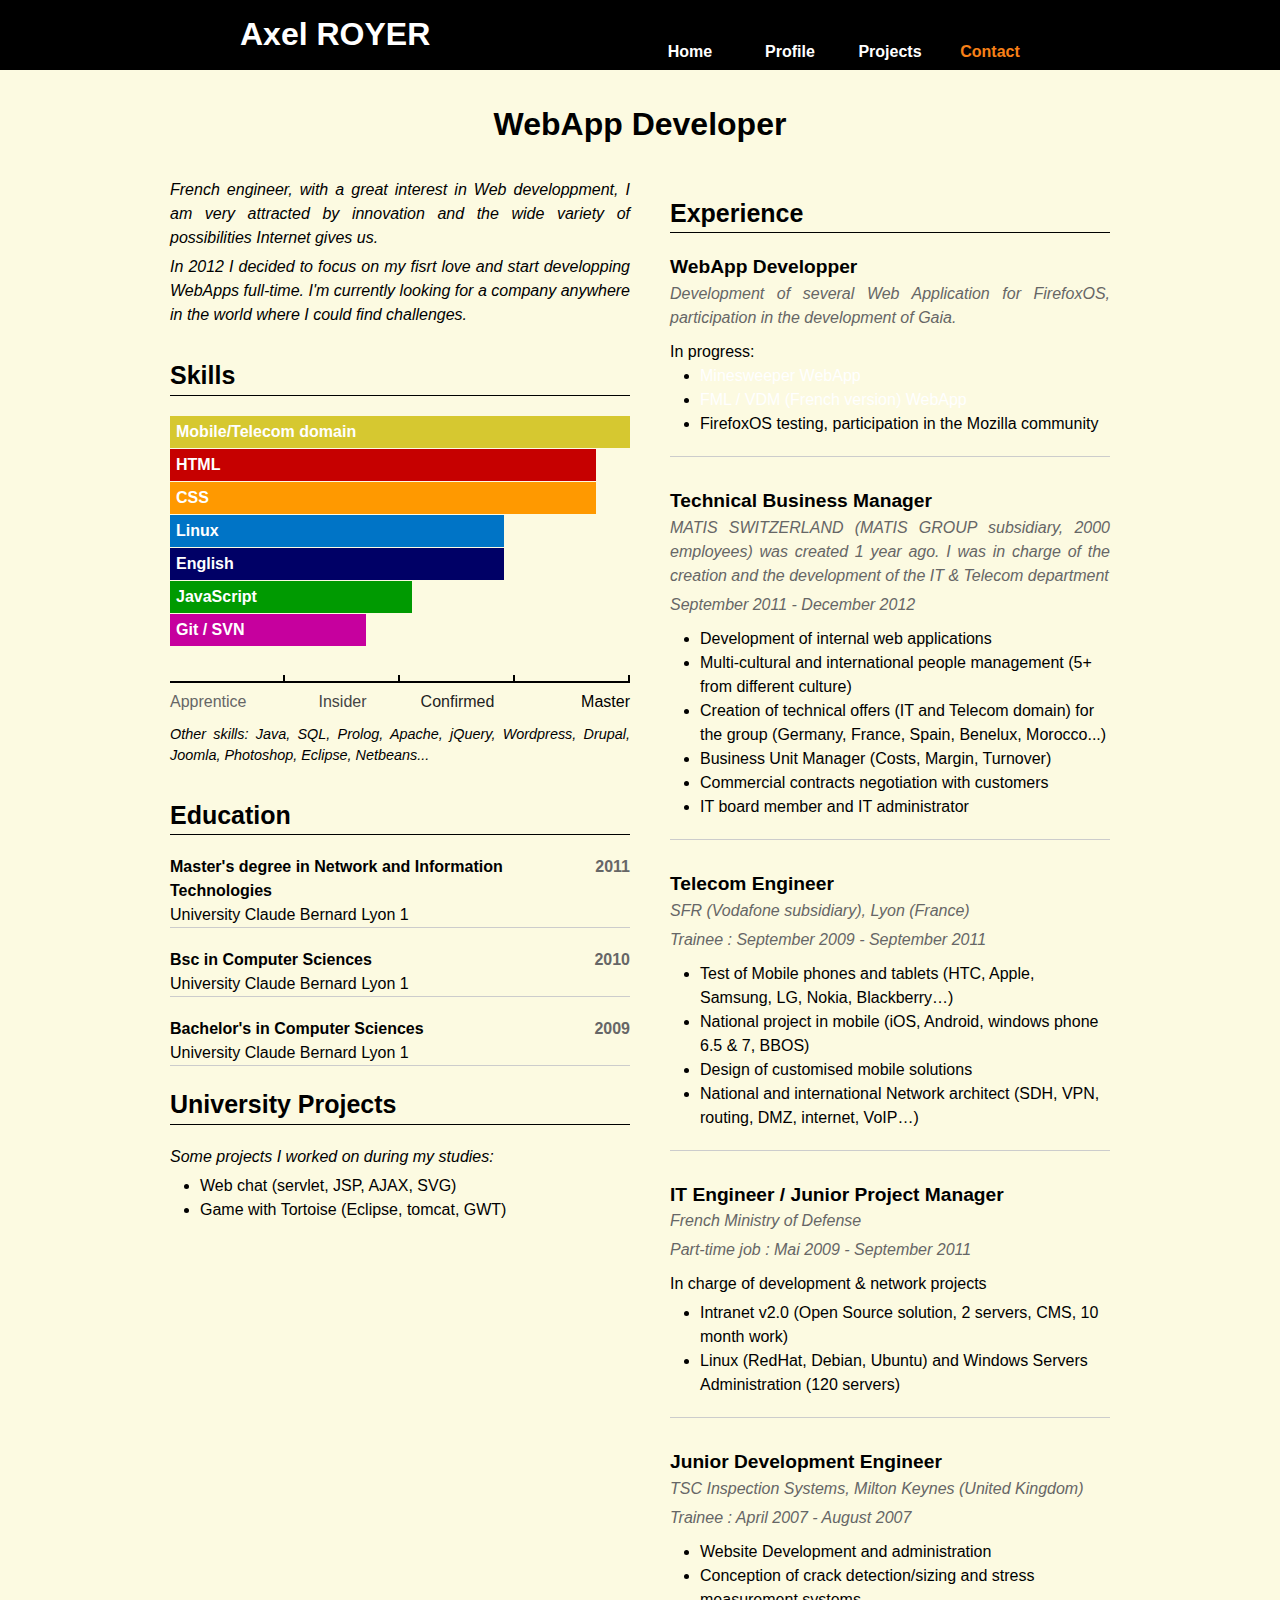
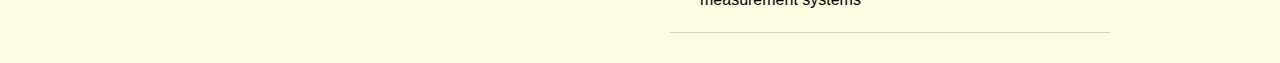
==== cv.html @ e0a9ecc8 "first commit" ====
<!DOCTYPE html>
<html lang="en">
    <head>
        <meta http-equiv="Content-Type" content="text/html; charset=UTF-8" />
        <title>Resume | Axel ROYER</title>
        <link rel="stylesheet" type="text/css" href="./style/CV.css">
    </head>
    <body>
        <header>
            <div id="center">
                <h1><a href="./index.html">Axel ROYER</a></h1>
                <nav>
                    <ul>
                        <li>
                            <a href="./index.html">Home</a>
                        </li>
                        <li>
                            <a href="./cv.html">Profile</a>
                        </li>
                        <li>
                            <a href="./projects.html">Projects</a>
                        </li>
                        <li>
                            <a href="./contact.php">Contact</a>
                        </li>
                    </ul>
                </nav>
            </div>
        </header>
        <div class="container_12">

            <div id="content">

                <h1 class="title">WebApp Developer</h1>

                <div class="grid_6">

                    <div class="objectives">
                        <p>
                            French engineer, with a great interest in Web developpment,
                            I am very attracted by innovation and the wide variety 
                            of possibilities Internet gives us.
                        </p>
                        <p>
                            In 2012 I decided to focus on my fisrt love and start developping WebApps
                            full-time. I'm currently looking for a company anywhere in 
                            the world where I could find challenges. 
                        </p>
                    </div>

                    <section class="skills">
                        <h1>Skills</h1>
                        <ul>
                            <li class="yellow">Mobile/Telecom domain</li>
                            <li class="red" style="width: 90%">HTML</li>
                            <li class="orange" style="width: 90%">CSS</li>
                            <li class="blue" style="width: 70%">Linux</li>
                            <li class="darkblue" style="width: 70%">English</li>
                            <li class="green" style="width: 50%">JavaScript</li>
                            <li class="violet" style="width: 40%">Git / SVN</li>
                        </ul>
                        <div class="scale"><!--
                            --><div class="axis"><div></div><div></div><div></div><div></div></div><!--
                            --><span class="first">Apprentice</span><!--
                            --><span>Insider</span><!--
                            --><span class="third">Confirmed</span><!--
                            --><span class="last">Master</span><!--
                        --></div>
                        <p class="others">
                            Other skills: Java, SQL, Prolog, Apache,
                            jQuery, Wordpress, Drupal, Joomla,
                            Photoshop, Eclipse, Netbeans...
                        </p>
                    </section>

                    <section class="education">
                        <h1>Education</h1>
                        <h2>2011</h2>
                        <ul>
                            <li class="title">Master's degree in Network and Information Technologies</li>
                            <li>University Claude Bernard Lyon 1</li>
                        </ul>
                        <h2>2010</h2>
                        <ul>
                            <li class="title">Bsc in Computer Sciences</li>
                            <li>University Claude Bernard Lyon 1</li>
                        </ul>
                        <h2>2009</h2>
                        <ul>
                            <li class="title">Bachelor's in Computer Sciences</li>
                            <li>University Claude Bernard Lyon 1</li>
                        </ul>
                    </section>

                    <section class="UniversityProjects">
                        <h1>University Projects</h1>
                        <p class="comment">Some projects I worked on during my studies:</p>
        
                        <ul>
                            <li>Web chat (servlet, JSP, AJAX, SVG)</li>
                            <li>Game with Tortoise (Eclipse, tomcat, GWT)</li>
                        </ul>
                    </section>
                </div>

                <div class="grid_6">
                    <section class="experience">
                        <h1>Experience</h1>
                        <section>
                            <header>
                                <h2>WebApp Developper</h2>
                                <p>Development of several Web Application for FirefoxOS, participation in the development of Gaia.</p>
                            </header>
                            In progress:
                            <ul>
                                <li><a href="https://github.com/beber400/Minesweeper">Minesweeper WebApp</a></li>
                                <li><a href="https://github.com/beber400/VDM">FML / VDM (French version) WebApp</a></li>
                                <li>FirefoxOS testing, participation in the Mozilla community</li>
                           </ul>
                        </section>
                        
                        <section>
                            <header>
                                <h2>Technical Business Manager</h2>
                                <p>MATIS SWITZERLAND (MATIS GROUP subsidiary, 2000 employees) was created 1 year ago. I was in charge of the creation and the development of the IT & Telecom department</p>
                                <p>September 2011 - December 2012</p>
                            </header>
                            <ul>
                                <li>Development of internal web applications</li>
                                <li>Multi-cultural and international people management (5+ from different culture)</li>
                                <li>Creation of technical offers (IT and Telecom domain) for the group (Germany, France, Spain, Benelux, Morocco...)</li>
                                <li>Business Unit Manager (Costs, Margin, Turnover)</li>
                                <li>Commercial contracts negotiation with customers</li>
                                <li>IT board member and IT administrator</li>
                           </ul>
                        </section>

                        <section>
                            <header>
                                <h2>Telecom Engineer</h2>
                                <p>SFR (Vodafone subsidiary), Lyon (France)</p>
                                <p>Trainee : September 2009 - September 2011</p>
                            </header>
                            <ul>
                                <li>Test of Mobile phones and tablets (HTC, Apple, Samsung, LG, Nokia, Blackberry…)</li>
                                <li>National project in mobile (iOS, Android, windows phone 6.5 & 7, BBOS)</li>
                                <li>Design of customised mobile solutions</li>
                                <li>National and international Network architect (SDH, VPN, routing, DMZ, internet, VoIP…)</li>
                            </ul>
                        </section>
                        
                        <section>
                            <header>
                                <h2>IT Engineer / Junior Project Manager</h2>
                                <p>French Ministry of Defense</p>
                                <p>Part-time job : Mai 2009 - September 2011</p>
                            </header>
                            <p>In charge of development & network projects</p>
                            <ul>
                                <li>Intranet v2.0 (Open Source solution, 2 servers, CMS, 10 month work)</li>
                                <li>Linux (RedHat, Debian, Ubuntu) and Windows Servers Administration (120 servers)</li>
                            </ul>
                        </section>

                        <section>
                            <header>
                                <h2>Junior Development Engineer</h2>
                                <p>TSC Inspection Systems, Milton Keynes (United Kingdom)</p>
                                <p>Trainee : April 2007 - August 2007</p>
                            </header>
                            <ul>
                                <li>Website Development and administration</li>
                                <li>Conception of crack detection/sizing and stress measurement systems</li>
                            </ul>
                        </section>

                    </section>
                </div>
                <div class="clear"></div>

            </div>

        </div>
        <div class="clear"></div>

    </body>
</html>
---- style/CV.css ----
/*
html5doctor.com Reset Stylesheet
v1.6
Last Updated: 2010-08-18
Author: Richard Clark - http://richclarkdesign.com
Twitter: @rich_clark
*/

@font-face {
  font-family: 'life';
  src: url("./Life.ttf");
}

html {overflow-y:scroll;}

body, html{
    background-color: #FCFAE1;
    padding: 0;
    margin : 0;
    font-family : life;
    font:13px/1.5 'Helvetica Neue',Arial,'Liberation Sans',FreeSans,sans-serif
}

div, span
section h1, h2, p,
b, i, section ul, section li,
section {
    margin:0;
    padding:0;
    border:0;
    outline:0;
    font-size:100%;
    vertical-align:baseline;
    background:transparent;
}

section {
    display:block;
}

section a {
    margin:0;
    padding:0;
    font-size:100%;
    vertical-align:baseline;
    background:transparent;
}

/* 960.css */
.container_12,.container_16{
    margin-left:auto;
    margin-right:auto;
    width:960px;
}

.grid_6{
    display:inline;
    float:left;
    position:relative;
    margin-left:10px;
    margin-right:10px;
    width:460px;
}

.container_12{
    margin-top: 100px;
}

a:focus{
    outline:1px dotted
}

section h1{
    font-size:25px
}

h2{
    font-size:23px
}

section ul{
    list-style:disc
}

section li{
    margin-left:30px
}

p,section h1,h2,section ul{
    margin-bottom:20px
}

/* main.css */

body {
    background:     #FCFAE1;
    font-size:      16px;   
}

#container_12{
    font-family:    'Trebuchet MS', Helvetica, sans-serif;
    font-size:      16px;   
}
section h1.title {
    font-family:    DeliciousRoman, 'Trebuchet MS', Helvetica, sans-serif;
    font-size:      3.0em;
    font-weight:    normal;
    line-height:    1.2;
}

section a,
section a:visited,
section a:active {
    color: #F88017;
}
section a:hover {
    text-decoration: none;
}

p {
    margin-bottom: 5px;
    text-align: justify;
    color : black;
}

.left {
    float: left;
}
.right {
    float: right;
}

#content {
    margin-top: 20px;
}
    #content > h1 {
        text-align: center;
        margin-bottom: 30px;
    }

/* cv.css */
.comment {
    font-style: italic;
}
.others {
    font-style: italic;
    font-size: 0.9em;
}
section h1 {
    border-bottom: 1px solid black;
}
section h2 {
    font-size: 1.2em;
}

.objectives {
    margin-bottom: 30px;
    font-style: italic;
}
.skills {
    margin-bottom: 30px;
}
    .skills li {
        background-color: #ccc;
        color: white;
        font-weight: bold;
        list-style-type: none;
        margin: 0;
        margin-bottom: 1px;
        padding: 4px 6px;
    }
        .skills li.red {
            background-color:  #c60000;
        }
        .skills li.blue {
            background-color:  #0074C6;
        }
        .skills li.violet {
            background-color:  #C6009E;
        }
        .skills li.yellow {
            background-color:  #D6C830;
        }
        .skills li.green {
            background-color:  #009A01;
        }
        .skills li.darkblue {
            background-color:  #006;
        }
        .skills li.orange {
            background-color:  #ff9900;
        }
    .skills .scale {
        text-align: center;
        margin-bottom: 10px;
    }
        .skills .scale .axis div {
            border-bottom: 2px solid black;
        }
            .skills .scale .axis div {
                border-right: 2px solid black;
                display: inline-block;
                height: 6px;
                width: 113px;
            }
        .skills .scale span {
            color: #444;
            display: inline-block;
            width: 25%;
        }
        .skills .scale span.first {
            color: #666;
            text-align: left;
        }
        .skills .scale span.third {
            color: #222;
        }
        .skills .scale span.last {
            color: #000;
            text-align: right;
        }

.experience {
    padding-left: 20px;
}

.experience section {
    border-bottom: 1px solid #ccc;
    margin-bottom: 30px;
}

.experience header {
    margin-bottom: 10px;
}
.UniversityProjects h2,
.experience header h2 {
    margin: 0;
}
.experience header p {
    color: #666;
    font-style: italic;
}

.education h2 {
    color: #666;
    float: right;
    font-size: 1.0em;
}

.education ul {
    border-bottom: 1px solid #ccc;
}

.education ul li {
    list-style-type: none;
    margin: 0;
}

.education ul li.title {
    font-weight: bold;
}
   
body > header{
    margin :0;
    padding : 0;
    background-color: black;
    height : 70px;
    color : white;
    position : fixed;
    width: 100%;
    z-index: 10;
    top : 0px;
}

#center{
    padding: 0;
    margin-top : 0;
    width : 800px;
    margin: auto;
}

#center > h1{
    padding-top: 10px;
    margin: 0;
    font-family: arial;
    display: inline-block;
}

nav{
    float : right;
    margin-top: 24px;
}

nav > ul{
    list-style-type:none;
    font-weight: bold;
}

nav ul li{
    height: 30px;
    padding-bottom: 20px;
}

li > a, #center > h1 > a{
    color : white;
    text-decoration:none; 
    font-family: arial;
}

nav > ul > li{
    width : 100px;
    text-align: center;
    float: left;
    margin : 0;
    padding-bottom : 5px;
    height: 25px;
}

li:last-child > a{
    color : #F88017;
}


#strong{
    color : #F88017;
}

#presentation p{
    font-size : 20px;
    text-align: justify;
    font-family: life;
}

#presentation, #projects, #contact{
    padding: 0;
    margin-top : 0;
    width : 800px;
    margin: auto;
    padding-top: 40px;
}

#projects p, #contact p{
    text-align: center;
    margin: auto;
    font-family: life;
}

#projects, #contact{
    margin-top: 100px;
    text-align: center;
}

#projects p,#contact > p{
    font-size: 35px;

}


#picture {
    display: inline;
    float : left;
    height : 400px;
    width: 300px;
    margin-top: 100px;
    margin-bottom: 20px;
    background: url(images/axelroyer.png);
    background-size:auto;
}

.titleMain{
    margin-bottom: 20px;
    display: inline-block;
    font-family: life;
    font-size: 40px;
    font-weight: bold;
    margin-top: 200px;
    width: 500px;
    height : 300px;
}

#submit, input, textarea{
    width: 400px;
    margin : 10px;
    border: 1px solid gray;
}

#submit{
    cursor:pointer;
    display: inline-block;
    background-color: white;
}
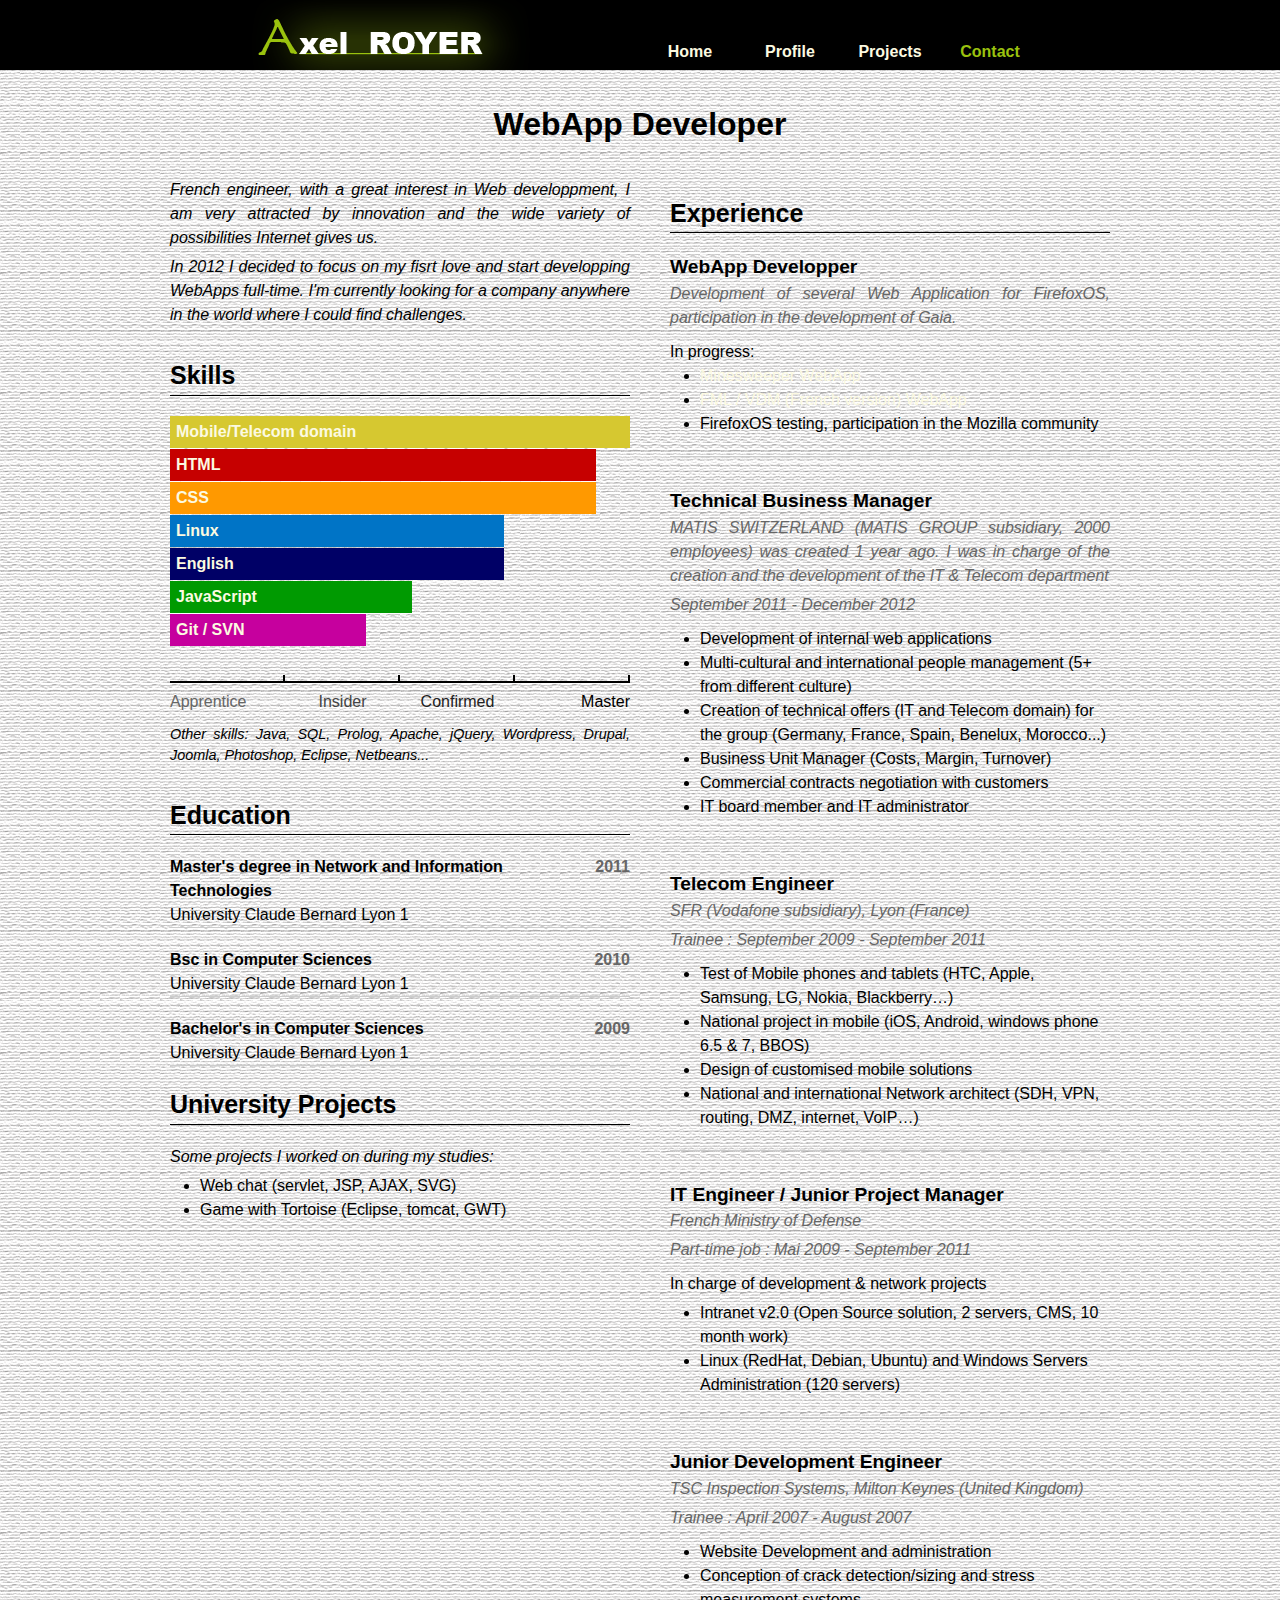
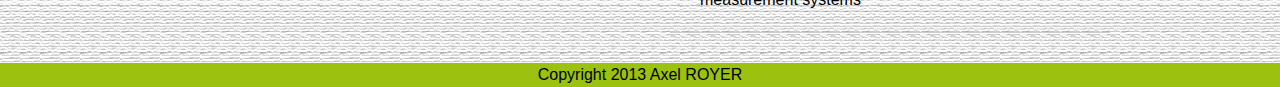
==== commit fc735fb4: "v2 beta" ====
--- a/cv.html
+++ b/cv.html
@@ -3,12 +3,12 @@
     <head>
         <meta http-equiv="Content-Type" content="text/html; charset=UTF-8" />
         <title>Resume | Axel ROYER</title>
-        <link rel="stylesheet" type="text/css" href="./style/CV.css">
+        <link rel="stylesheet" type="text/css" href="./style/main.css">
     </head>
     <body>
         <header>
             <div id="center">
-                <h1><a href="./index.html">Axel ROYER</a></h1>
+                <h1></h1>
                 <nav>
                     <ul>
                         <li>
@@ -182,6 +182,6 @@
 
         </div>
         <div class="clear"></div>
-
     </body>
+    <footer>Copyright 2013 Axel ROYER</footer>
 </html>
--- a/style/main.css
+++ b/style/main.css
@@ -0,0 +1,425 @@
+/*
+html5doctor.com Reset Stylesheet
+v1.6
+Last Updated: 2010-08-18
+Author: Richard Clark - http://richclarkdesign.com
+Twitter: @rich_clark
+*/
+
+@font-face {
+  font-family: 'life';
+  src: url("./Life.ttf");
+}
+
+html {
+    overflow-y:scroll;
+    height : 100%;
+}
+
+body, html{
+    background-color: #FCFAE1;
+    padding: 0;
+    margin : 0;
+    font-family : life;
+    font:13px/1.5 'Helvetica Neue',Arial,'Liberation Sans',FreeSans,sans-serif;
+    background : url(images/bcgd.png) repeat;
+    height: 100%;
+    background-color: green;
+}
+
+div, span
+section h1, h2, p,
+b, i, section ul, section li,
+section {
+    margin:0;
+    padding:0;
+    border:0;
+    outline:0;
+    font-size:100%;
+    vertical-align:baseline;
+    background:transparent;
+}
+
+section {
+    display:block;
+}
+
+section a {
+    margin:0;
+    padding:0;
+    font-size:100%;
+    vertical-align:baseline;
+    background:transparent;
+}
+
+/* 960.css */
+.container_12,.container_16{
+    margin-left:auto;
+    margin-right:auto;
+    width:960px;
+}
+
+.grid_6{
+    display:inline;
+    float:left;
+    position:relative;
+    margin-left:10px;
+    margin-right:10px;
+    width:460px;
+}
+
+.container_12{
+    margin-top: 100px;
+}
+
+a:focus{
+    outline:1px dotted
+}
+
+section h1{
+    font-size:25px
+}
+
+h2{
+    font-size:23px
+}
+
+section ul{
+    list-style:disc
+}
+
+section li{
+    margin-left:30px
+}
+
+p,section h1,h2,section ul{
+    margin-bottom:20px
+}
+
+/* main.css */
+
+body {
+    font-size:      16px;   
+}
+
+#container_12{
+    font-family:    'Trebuchet MS', Helvetica, sans-serif;
+    font-size:      16px;   
+}
+section h1.title {
+    font-family:    DeliciousRoman, 'Trebuchet MS', Helvetica, sans-serif;
+    font-size:      3.0em;
+    font-weight:    normal;
+    line-height:    1.2;
+}
+
+section a,
+section a:visited,
+section a:active {
+    color: #9ac20e;
+}
+section a:hover {
+    text-decoration: none;
+}
+
+p {
+    margin-bottom: 5px;
+    text-align: justify;
+    color : black;
+}
+
+.left {
+    float: left;
+}
+.right {
+    float: right;
+}
+
+#content {
+    margin-top: 20px;
+}
+    #content > h1 {
+        text-align: center;
+        margin-bottom: 30px;
+    }
+
+/* cv.css */
+.comment {
+    font-style: italic;
+}
+.others {
+    font-style: italic;
+    font-size: 0.9em;
+}
+section h1 {
+    border-bottom: 1px solid black;
+}
+section h2 {
+    font-size: 1.2em;
+}
+
+.objectives {
+    margin-bottom: 30px;
+    font-style: italic;
+}
+.skills {
+    margin-bottom: 30px;
+}
+    .skills li {
+        background-color: #ccc;
+        color: #FCFAE1;
+        font-weight: bold;
+        list-style-type: none;
+        margin: 0;
+        margin-bottom: 1px;
+        padding: 4px 6px;
+    }
+        .skills li.red {
+            background-color:  #c60000;
+        }
+        .skills li.blue {
+            background-color:  #0074C6;
+        }
+        .skills li.violet {
+            background-color:  #C6009E;
+        }
+        .skills li.yellow {
+            background-color:  #D6C830;
+        }
+        .skills li.green {
+            background-color:  #009A01;
+        }
+        .skills li.darkblue {
+            background-color:  #006;
+        }
+        .skills li.orange {
+            background-color:  #ff9900;
+        }
+    .skills .scale {
+        text-align: center;
+        margin-bottom: 10px;
+    }
+        .skills .scale .axis div {
+            border-bottom: 2px solid black;
+        }
+            .skills .scale .axis div {
+                border-right: 2px solid black;
+                display: inline-block;
+                height: 6px;
+                width: 113px;
+            }
+        .skills .scale span {
+            color: #444;
+            display: inline-block;
+            width: 25%;
+        }
+        .skills .scale span.first {
+            color: #666;
+            text-align: left;
+        }
+        .skills .scale span.third {
+            color: #222;
+        }
+        .skills .scale span.last {
+            color: #000;
+            text-align: right;
+        }
+
+.experience {
+    padding-left: 20px;
+}
+
+.experience section {
+    border-bottom: 1px solid #ccc;
+    margin-bottom: 30px;
+}
+
+.experience header {
+    margin-bottom: 10px;
+}
+.UniversityProjects h2,
+.experience header h2 {
+    margin: 0;
+}
+.experience header p {
+    color: #666;
+    font-style: italic;
+}
+
+.education h2 {
+    color: #666;
+    float: right;
+    font-size: 1.0em;
+}
+
+.education ul {
+    border-bottom: 1px solid #ccc;
+}
+
+.education ul li {
+    list-style-type: none;
+    margin: 0;
+}
+
+.education ul li.title {
+    font-weight: bold;
+}
+   
+body > header{
+    margin :0;
+    padding : 0;
+    background-color: black;
+    height : 70px;
+    color : white;
+    position : fixed;
+    width: 100%;
+    z-index: 10;
+    top : 0px;
+}
+
+#center{
+    padding: 0;
+    margin-top : 0;
+    width : 800px;
+    margin: auto;
+}
+
+#center > h1{
+    height: 70px;
+    margin: 0;
+    display: inline-block;
+    width: 300px;
+    background-image: url(images/logo_axel3.png);
+}
+
+nav{
+    float : right;
+    margin-top: 24px;
+}
+
+nav > ul{
+    list-style-type:none;
+    font-weight: bold;
+}
+
+nav ul li{
+    height: 30px;
+    padding-bottom: 20px;
+}
+
+li > a, #center > h1 > a{
+    color : #FCFAE1;
+    text-decoration:none; 
+    font-family: arial;
+}
+
+li > a, #center > h1 > a:visited{
+    color : #FCFAE1;
+    text-decoration:none; 
+    font-family: arial;
+}
+
+nav > ul > li{
+    width : 100px;
+    text-align: center;
+    float: left;
+    margin : 0;
+    padding-bottom : 5px;
+    height: 25px;
+}
+
+li:last-child > a{
+    color : #9ac20e;
+}
+
+
+#strong{
+    color : #9ac20e;
+}
+
+#presentation p{
+    font-size : 20px;
+    text-align: justify;
+    font-family: life;
+}
+
+#presentation{
+     min-height: -moz-calc(100% - 64px);      
+}
+
+#projects{
+     margin: 0;        
+}
+
+#presentation, #projects, #contact{
+    display: block;
+    padding: 0;
+    margin : 0;
+    width : 800px;
+    margin: auto;
+    padding-top: 40px;
+}
+
+#projects p, #contact p{
+    text-align: center;
+    margin: auto;
+    font-family: life;
+}
+
+#projects, #contact{
+    margin-top: 100px;
+    text-align: center;
+    background-color: red; 
+}
+
+#projects p,#contact > p{
+    font-size: 35px;
+}
+
+#picture {
+    display: inline;
+    float : left;
+    height : 370px;
+    width: 300px;
+    margin-top: 60px;
+    margin-bottom: 20px;
+    background: url(images/axelroyer.png);
+    background-size:auto;
+}
+
+.titleMain{
+    margin-bottom: 30px;
+    display: inline-block;
+    font-family: life;
+    font-size: 40px;
+    font-weight: bold;
+    margin-top: 170px;
+    width: 500px;
+    height : 250px;
+}
+
+#submit, input, textarea{
+    width: 400px;
+    margin : 10px;
+    border: 1px solid gray;
+}
+
+#submit{
+    cursor:pointer;
+    display: inline-block;
+    background-color: white;
+}
+
+footer{
+    bottom:0;
+    width:100%;
+    background:#9ac20e;
+    text-align: center;
+}
+
+.clear{
+    clear : both;
+}
+
+
+
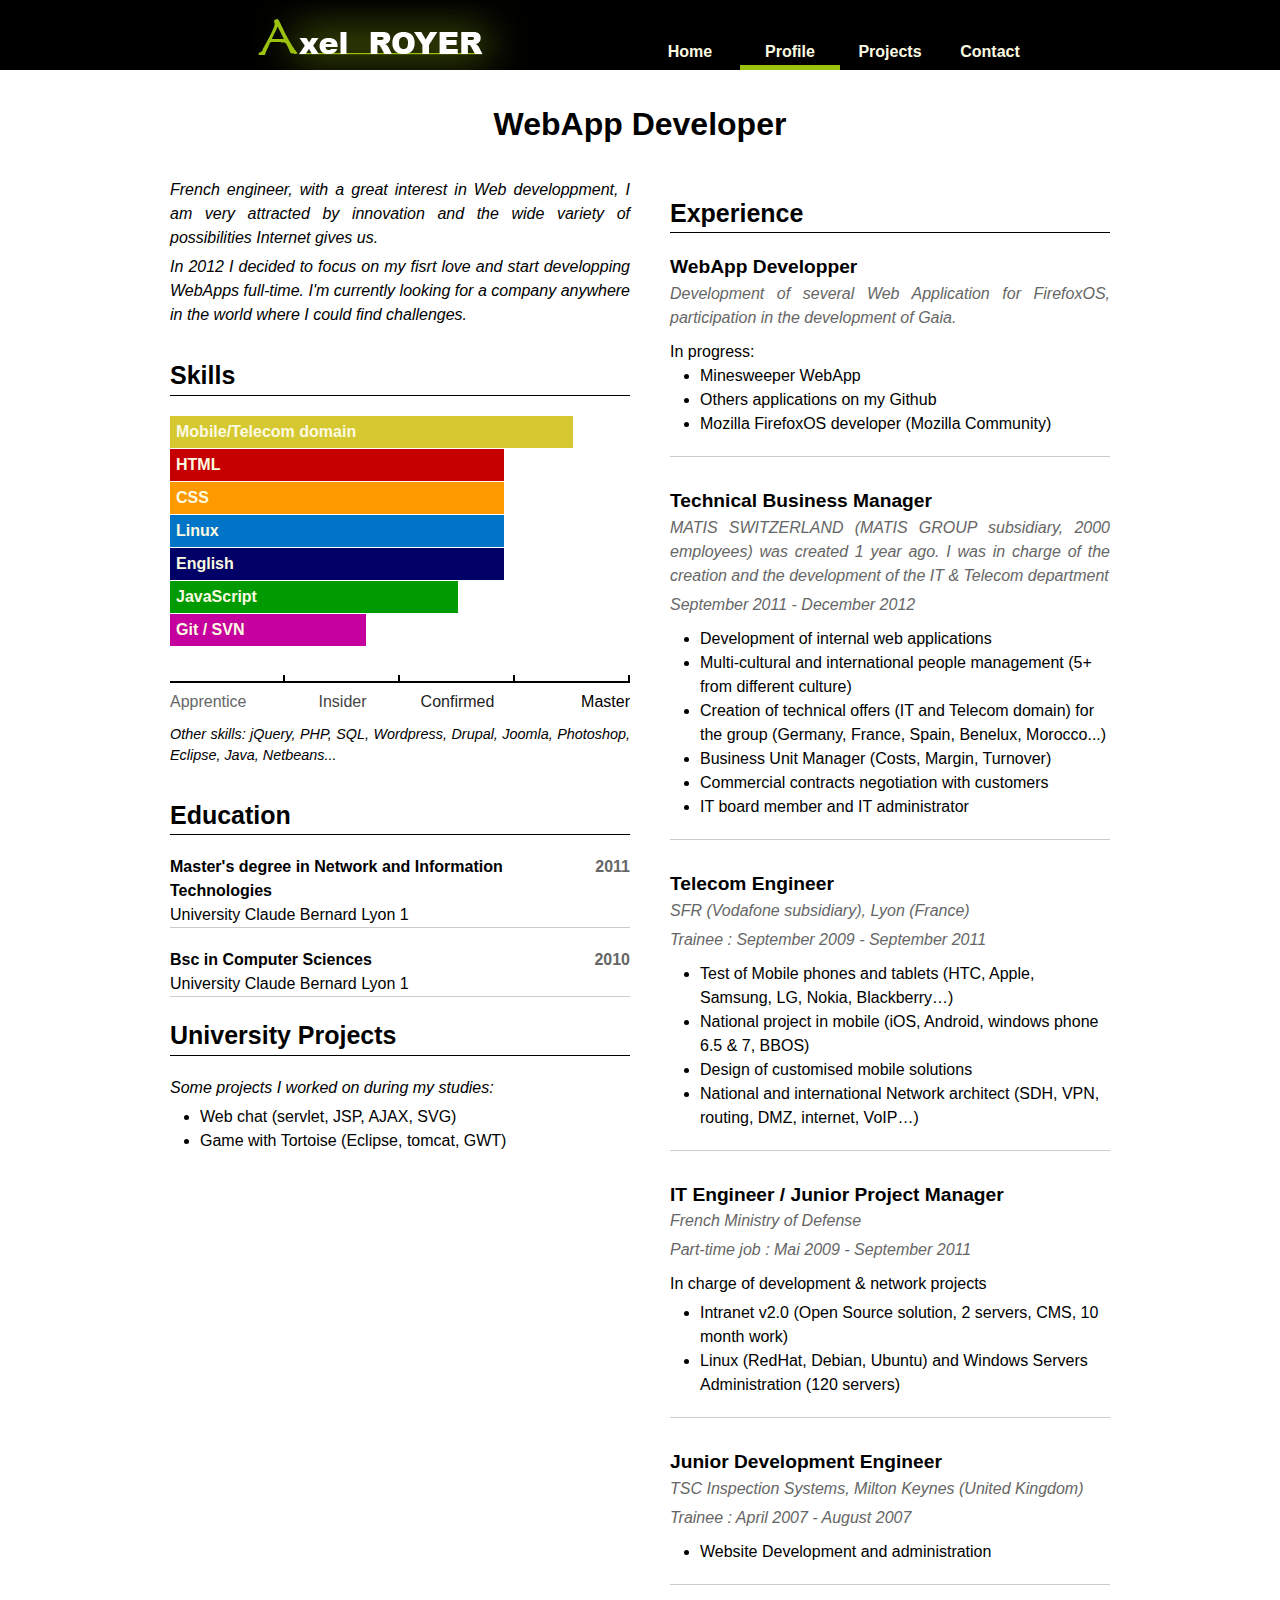
==== commit b71bd91f: "add projects and update resume" ====
--- a/cv.html
+++ b/cv.html
@@ -8,14 +8,14 @@
     <body>
         <header>
             <div id="center">
-                <h1></h1>
+                <a href="./index.html"><img src="./style/images/logo_axel3.png" alt="Axel ROYER"/></a>
                 <nav>
                     <ul>
                         <li>
                             <a href="./index.html">Home</a>
                         </li>
                         <li>
-                            <a href="./cv.html">Profile</a>
+                            <a href="./cv.html" class="activeTab">Profile</a>
                         </li>
                         <li>
                             <a href="./projects.html">Projects</a>
@@ -38,25 +38,25 @@
                     <div class="objectives">
                         <p>
                             French engineer, with a great interest in Web developpment,
-                            I am very attracted by innovation and the wide variety 
+                            I am very attracted by innovation and the wide variety
                             of possibilities Internet gives us.
                         </p>
                         <p>
                             In 2012 I decided to focus on my fisrt love and start developping WebApps
-                            full-time. I'm currently looking for a company anywhere in 
-                            the world where I could find challenges. 
+                            full-time. I'm currently looking for a company anywhere in
+                            the world where I could find challenges.
                         </p>
                     </div>
 
                     <section class="skills">
                         <h1>Skills</h1>
                         <ul>
-                            <li class="yellow">Mobile/Telecom domain</li>
-                            <li class="red" style="width: 90%">HTML</li>
-                            <li class="orange" style="width: 90%">CSS</li>
+                            <li class="yellow" style="width: 85%">Mobile/Telecom domain</li>
+                            <li class="red" style="width: 70%">HTML</li>
+                            <li class="orange" style="width: 70%">CSS</li>
                             <li class="blue" style="width: 70%">Linux</li>
                             <li class="darkblue" style="width: 70%">English</li>
-                            <li class="green" style="width: 50%">JavaScript</li>
+                            <li class="green" style="width: 60%">JavaScript</li>
                             <li class="violet" style="width: 40%">Git / SVN</li>
                         </ul>
                         <div class="scale"><!--
@@ -67,9 +67,9 @@
                             --><span class="last">Master</span><!--
                         --></div>
                         <p class="others">
-                            Other skills: Java, SQL, Prolog, Apache,
-                            jQuery, Wordpress, Drupal, Joomla,
-                            Photoshop, Eclipse, Netbeans...
+                            Other skills: jQuery, PHP, SQL,
+                            Wordpress, Drupal, Joomla,
+                            Photoshop, Eclipse, Java, Netbeans...
                         </p>
                     </section>
 
@@ -85,17 +85,12 @@
                             <li class="title">Bsc in Computer Sciences</li>
                             <li>University Claude Bernard Lyon 1</li>
                         </ul>
-                        <h2>2009</h2>
-                        <ul>
-                            <li class="title">Bachelor's in Computer Sciences</li>
-                            <li>University Claude Bernard Lyon 1</li>
-                        </ul>
                     </section>
 
                     <section class="UniversityProjects">
                         <h1>University Projects</h1>
                         <p class="comment">Some projects I worked on during my studies:</p>
-        
+
                         <ul>
                             <li>Web chat (servlet, JSP, AJAX, SVG)</li>
                             <li>Game with Tortoise (Eclipse, tomcat, GWT)</li>
@@ -114,11 +109,11 @@
                             In progress:
                             <ul>
                                 <li><a href="https://github.com/beber400/Minesweeper">Minesweeper WebApp</a></li>
-                                <li><a href="https://github.com/beber400/VDM">FML / VDM (French version) WebApp</a></li>
-                                <li>FirefoxOS testing, participation in the Mozilla community</li>
+                                <li><a href="https://github.com/beber400">Others applications on my Github</a></li>
+                                <li>Mozilla FirefoxOS developer (Mozilla Community)</li>
                            </ul>
                         </section>
-                        
+
                         <section>
                             <header>
                                 <h2>Technical Business Manager</h2>
@@ -148,7 +143,7 @@
                                 <li>National and international Network architect (SDH, VPN, routing, DMZ, internet, VoIP…)</li>
                             </ul>
                         </section>
-                        
+
                         <section>
                             <header>
                                 <h2>IT Engineer / Junior Project Manager</h2>
@@ -170,7 +165,6 @@
                             </header>
                             <ul>
                                 <li>Website Development and administration</li>
-                                <li>Conception of crack detection/sizing and stress measurement systems</li>
                             </ul>
                         </section>
 
@@ -183,5 +177,4 @@
         </div>
         <div class="clear"></div>
     </body>
-    <footer>Copyright 2013 Axel ROYER</footer>
 </html>
--- a/style/main.css
+++ b/style/main.css
@@ -17,14 +17,12 @@
 }
 
 body, html{
-    background-color: #FCFAE1;
     padding: 0;
     margin : 0;
     font-family : life;
     font:13px/1.5 'Helvetica Neue',Arial,'Liberation Sans',FreeSans,sans-serif;
-    background : url(images/bcgd.png) repeat;
+    background : url(images/background.jpg) repeat;
     height: 100%;
-    background-color: green;
 }
 
 div, span
@@ -77,7 +75,7 @@
 }
 
 section h1{
-    font-size:25px
+    font-size:25px;
 }
 
 h2{
@@ -99,12 +97,12 @@
 /* main.css */
 
 body {
-    font-size:      16px;   
+    font-size:      16px;
 }
 
 #container_12{
     font-family:    'Trebuchet MS', Helvetica, sans-serif;
-    font-size:      16px;   
+    font-size:      16px;
 }
 section h1.title {
     font-family:    DeliciousRoman, 'Trebuchet MS', Helvetica, sans-serif;
@@ -199,15 +197,17 @@
         text-align: center;
         margin-bottom: 10px;
     }
-        .skills .scale .axis div {
-            border-bottom: 2px solid black;
-        }
-            .skills .scale .axis div {
-                border-right: 2px solid black;
-                display: inline-block;
-                height: 6px;
-                width: 113px;
-            }
+
+    .skills .scale .axis div {
+        border-bottom: 2px solid black;
+    }
+
+    .skills .scale .axis div {
+        border-right: 2px solid black;
+        display: inline-block;
+        height: 6px;
+        width: 113px;
+    }
         .skills .scale span {
             color: #444;
             display: inline-block;
@@ -264,7 +264,7 @@
 .education ul li.title {
     font-weight: bold;
 }
-   
+
 body > header{
     margin :0;
     padding : 0;
@@ -292,6 +292,7 @@
     background-image: url(images/logo_axel3.png);
 }
 
+/**********************************NAV******************/
 nav{
     float : right;
     margin-top: 24px;
@@ -300,38 +301,37 @@
 nav > ul{
     list-style-type:none;
     font-weight: bold;
-}
-
-nav ul li{
+     position:relative;
+}
+
+nav > ul > li, .activeTab{
     height: 30px;
     padding-bottom: 20px;
-}
-
-li > a, #center > h1 > a{
-    color : #FCFAE1;
-    text-decoration:none; 
-    font-family: arial;
-}
-
-li > a, #center > h1 > a:visited{
-    color : #FCFAE1;
-    text-decoration:none; 
-    font-family: arial;
-}
-
-nav > ul > li{
     width : 100px;
     text-align: center;
     float: left;
     margin : 0;
-    padding-bottom : 5px;
-    height: 25px;
-}
-
-li:last-child > a{
-    color : #9ac20e;
-}
-
+    padding-bottom : 10px;
+    height: 15px;
+}
+
+.activeTab{
+    border-bottom: 5px solid #9ac20e;
+}
+
+/*******************************************************/
+
+li > a, #center > h1 > a{
+    color : black;
+    text-decoration:none;
+    font-family: arial;
+}
+
+#center  li > a, #center > h1 > a:visited{
+    color : #FCFAE1;
+    text-decoration:none;
+    font-family: arial;
+}
 
 #strong{
     color : #9ac20e;
@@ -344,11 +344,11 @@
 }
 
 #presentation{
-     min-height: -moz-calc(100% - 64px);      
+     min-height: -moz-calc(100% - 64px);
 }
 
 #projects{
-     margin: 0;        
+     margin: 0;
 }
 
 #presentation, #projects, #contact{
@@ -369,7 +369,6 @@
 #projects, #contact{
     margin-top: 100px;
     text-align: center;
-    background-color: red; 
 }
 
 #projects p,#contact > p{
@@ -398,7 +397,7 @@
     height : 250px;
 }
 
-#submit, input, textarea{
+#submit, input[type='text'], textarea{
     width: 400px;
     margin : 10px;
     border: 1px solid gray;
@@ -421,5 +420,45 @@
     clear : both;
 }
 
-
-
+#pictures{
+    list-style: none outside none;
+    margin: 0 auto;
+    padding: 0;
+    background-color: red;
+}
+
+#pictures li{
+    border: 2px solid #9ac20e;
+    float: left;
+    margin: 5px;
+    overflow: hidden;
+    position: relative;
+    width: 780px;
+    height: 200px;
+}
+
+
+#pictures li span{
+    background: rgba(0, 0, 0, 0.5);
+    color: #fff;
+    display: block;
+    font-weight: bold;
+    height: 30px;
+    left: 0;
+    line-height: 30px;
+    padding: 5px 10px;
+    position: absolute;
+    text-shadow: 2px 2px #333;
+    width: 780px;
+    z-index: 20;
+
+    bottom: -50px;
+    transition: bottom 0.3s ease-in-out;
+    -moz-transition: bottom 0.3s ease-in-out;
+    -o-transition: bottom 0.3s ease-in-out;
+    -webkit-transition: bottom 0.3s ease-in-out;
+}
+
+#pictures li:hover span {
+    bottom: 0;
+}
